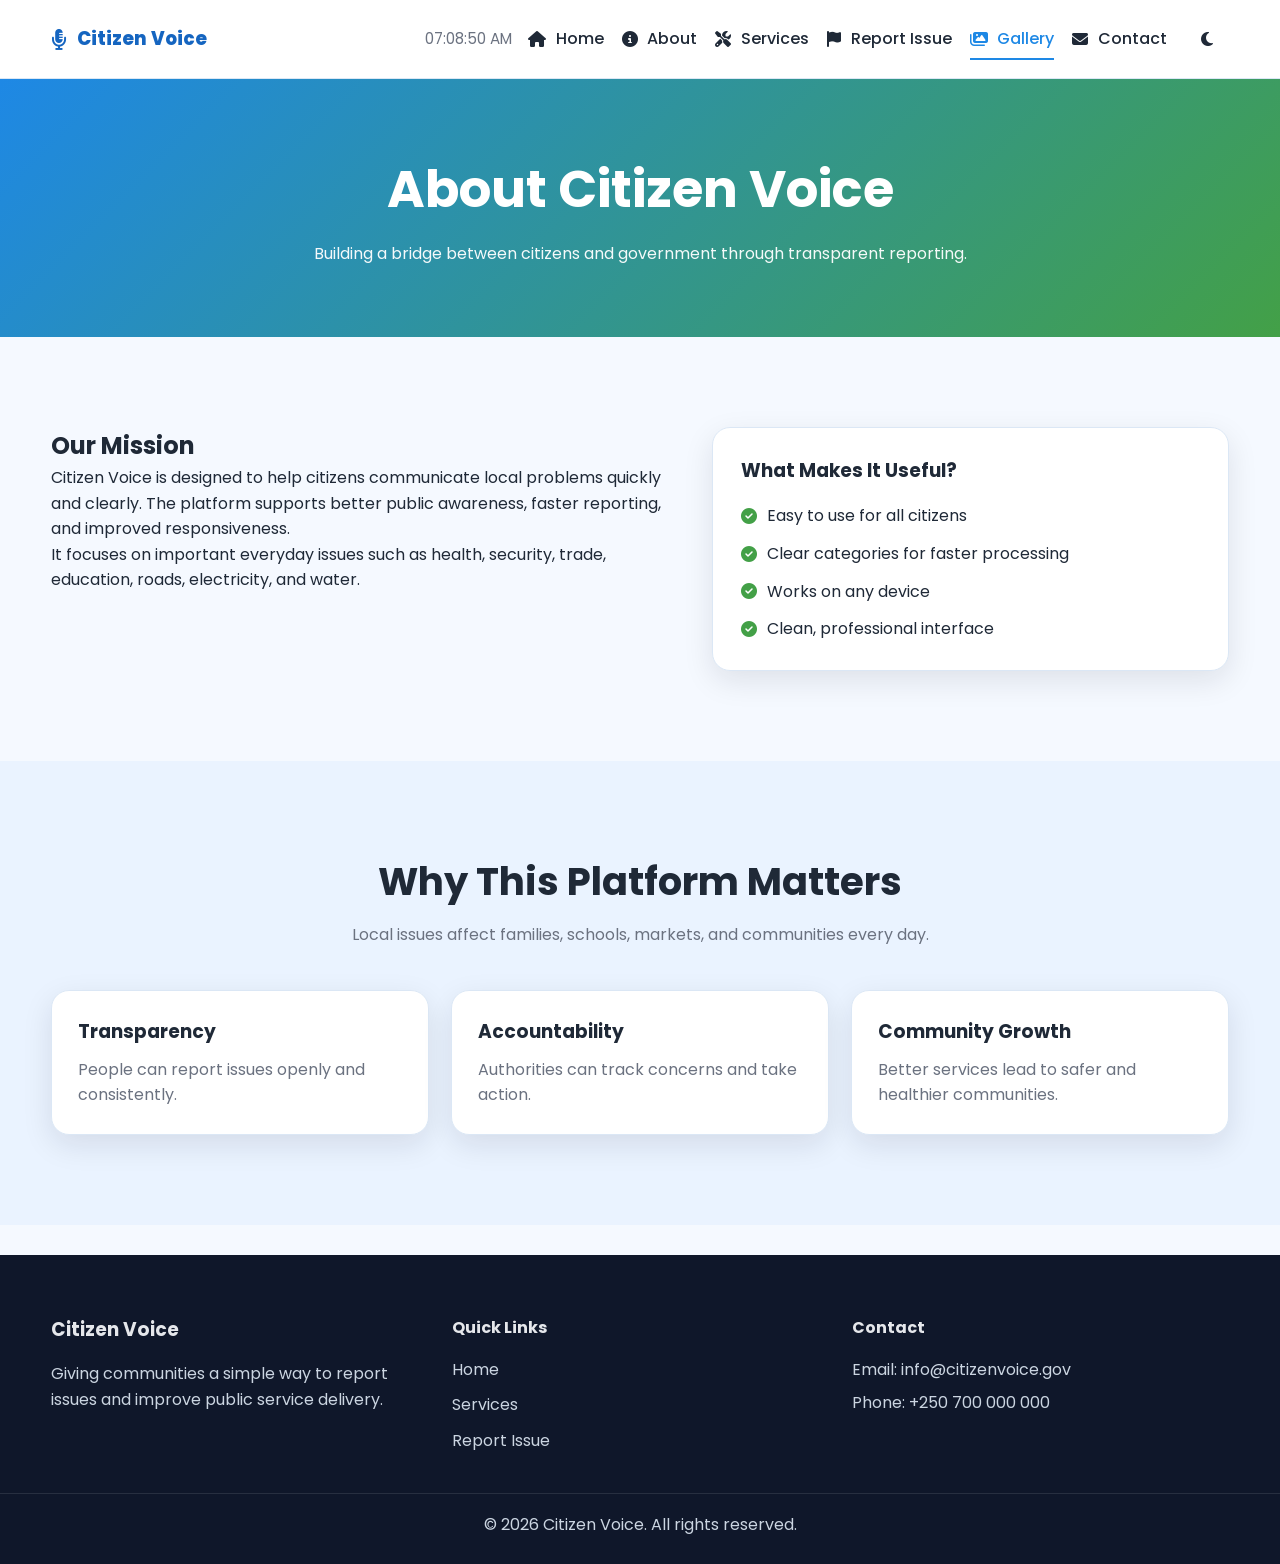
==== about.html @ 21f54de3 "Add files via upload" ====
<!DOCTYPE html>
<html lang="en">
<head>
  <meta charset="UTF-8" />
  <meta name="viewport" content="width=device-width, initial-scale=1.0" />
  <title>Citizen Voice | About</title>
  <link rel="stylesheet" href="style.css" />
  <link rel="preconnect" href="https://fonts.googleapis.com">
  <link rel="preconnect" href="https://fonts.gstatic.com" crossorigin>
  <link href="https://fonts.googleapis.com/css2?family=Poppins:wght@300;400;500;600;700;800&display=swap" rel="stylesheet">
  <link rel="stylesheet" href="https://cdnjs.cloudflare.com/ajax/libs/font-awesome/6.5.0/css/all.min.css">
</head>
<body>
  <header class="header">
    <div class="container nav-container">
      <a href="index.html" class="logo">
        <i class="fa-solid fa-microphone-lines"></i>
        Citizen Voice
      </a>

      <button class="menu-toggle" id="menuToggle" aria-label="Toggle navigation">
        <i class="fa-solid fa-bars"></i>
      </button>
<span class="nav-time" id="navTime"></span>
      <nav class="nav" id="navMenu">
  <a href="index.html"><i class="fa-solid fa-house"></i> Home</a>
  <a href="about.html"><i class="fa-solid fa-circle-info"></i> About</a>
  <a href="services.html"><i class="fa-solid fa-tools"></i> Services</a>
  <a href="report.html"><i class="fa-solid fa-flag"></i> Report Issue</a>
  <a href="gallery.html" class="active"><i class="fa-solid fa-images"></i> Gallery</a>
  <a href="contact.html"><i class="fa-solid fa-envelope"></i> Contact</a>
  <button class="theme-toggle" id="themeToggle" aria-label="Toggle dark mode">
    <i class="fa-solid fa-moon"></i>
  </button>
</nav>
    </div>
  </header>

  <main>
    <section class="page-hero">
      <div class="container fade-in">
        <h1>About Citizen Voice</h1>
        <p>Building a bridge between citizens and government through transparent reporting.</p>
      </div>
    </section>

    <section class="section container fade-in">
      <div class="two-column">
        <div>
          <h2>Our Mission</h2>
          <p>
            Citizen Voice is designed to help citizens communicate local problems quickly and clearly.
            The platform supports better public awareness, faster reporting, and improved responsiveness.
          </p>
          <p>
            It focuses on important everyday issues such as health, security, trade, education, roads,
            electricity, and water.
          </p>
        </div>
        <div class="info-box">
          <h3>What Makes It Useful?</h3>
          <ul class="feature-list">
            <li><i class="fa-solid fa-circle-check"></i> Easy to use for all citizens</li>
            <li><i class="fa-solid fa-circle-check"></i> Clear categories for faster processing</li>
            <li><i class="fa-solid fa-circle-check"></i> Works on any device</li>
            <li><i class="fa-solid fa-circle-check"></i> Clean, professional interface</li>
          </ul>
        </div>
      </div>
    </section>

    <section class="section section-alt">
      <div class="container fade-in">
        <div class="section-title">
          <h2>Why This Platform Matters</h2>
          <p>Local issues affect families, schools, markets, and communities every day.</p>
        </div>
        <div class="cards-grid">
          <div class="card">
            <h3>Transparency</h3>
            <p>People can report issues openly and consistently.</p>
          </div>
          <div class="card">
            <h3>Accountability</h3>
            <p>Authorities can track concerns and take action.</p>
          </div>
          <div class="card">
            <h3>Community Growth</h3>
            <p>Better services lead to safer and healthier communities.</p>
          </div>
        </div>
      </div>
    </section>
  </main>

  <footer class="footer">
    <div class="container footer-grid">
      <div>
        <h3>Citizen Voice</h3>
        <p>Giving communities a simple way to report issues and improve public service delivery.</p>
      </div>
      <div>
        <h4>Quick Links</h4>
        <a href="index.html">Home</a>
        <a href="services.html">Services</a>
        <a href="report.html">Report Issue</a>
      </div>
      <div>
        <h4>Contact</h4>
        <p>Email: info@citizenvoice.gov</p>
        <p>Phone: +250 700 000 000</p>
      </div>
    </div>
    <div class="footer-bottom">
      <p>&copy; 2026 Citizen Voice. All rights reserved.</p>
    </div>
  </footer>

  <script src="js/script.js"></script>
</body>
</html>
---- style.css ----
/* =========================
   Citizen Voice - Main CSS
   ========================= */

/* Root variables */
:root {
  --primary: #1e88e5;
  --primary-dark: #1565c0;
  --secondary: #43a047;
  --light: #ffffff;
  --bg: #f5f9ff;
  --bg-alt: #eaf3ff;
  --text: #1f2937;
  --muted: #6b7280;
  --border: #dbe7f5;
  --shadow: 0 10px 30px rgba(15, 23, 42, 0.10);
  --radius: 18px;
  --transition: 0.3s ease;
}

/* Dark mode */
body.dark-mode {
  --light: #0f172a;
  --bg: #111827;
  --bg-alt: #1f2937;
  --text: #e5e7eb;
  --muted: #9ca3af;
  --border: #334155;
  --shadow: 0 12px 28px rgba(0, 0, 0, 0.35);
  background: var(--bg);
  color: var(--text);
}

/* Reset */
* {
  margin: 0;
  padding: 0;
  box-sizing: border-box;
}

html {
  scroll-behavior: smooth;
}

body {
  font-family: 'Poppins', sans-serif;
  line-height: 1.6;
  background: var(--bg);
  color: var(--text);
  transition: background var(--transition), color var(--transition);
}

img {
  max-width: 100%;
  display: block;
}

a {
  text-decoration: none;
  color: inherit;
}

button,
input,
select,
textarea {
  font: inherit;
}

.container {
  width: min(1180px, 92%);
  margin: auto;
}

/* Header & nav */
.header {
  position: sticky;
  top: 0;
  z-index: 1000;
  background: rgba(255,255,255,0.92);
  backdrop-filter: blur(10px);
  border-bottom: 1px solid var(--border);
}

body.dark-mode .header {
  background: rgba(15, 23, 42, 0.92);
}

.nav-container {
  min-height: 78px;
  display: flex;
  align-items: center;
  justify-content: space-between;
  gap: 16px;
}

.logo {
  display: flex;
  align-items: center;
  gap: 10px;
  font-weight: 800;
  color: var(--primary-dark);
  font-size: 1.15rem;
}

.logo i {
  font-size: 1.3rem;
}

.nav {
  display: flex;
  align-items: center;
  gap: 18px;
}

.nav a {
  display: inline-flex;
  align-items: center;
  gap: 0.6rem;
  position: relative;
  font-weight: 500;
  color: var(--text);
  padding: 6px 0;
  transition: color var(--transition);
}

.nav a::after {
  content: "";
  position: absolute;
  left: 0;
  bottom: -2px;
  height: 2px;
  width: 0;
  background: var(--primary);
  transition: width var(--transition);
}

.nav a:hover,
.nav a.active {
  color: var(--primary);
}

.nav a:hover::after,
.nav a.active::after {
  width: 100%;
}

.menu-toggle {
  display: none;
}

.theme-toggle {
  display: inline-flex;
  align-items: center;
  justify-content: center;
  width: 44px;
  height: 44px;
  border: none;
  border-radius: 999px;
  background: transparent;
  color: var(--text);
  cursor: pointer;
  transition: background var(--transition), color var(--transition);
}

.theme-toggle:hover {
  background: rgba(30, 136, 229, 0.08);
}

/* Hero */
.hero {
  position: relative;
  min-height: 80vh;
  display: flex;
  align-items: center;
  overflow: hidden;
  background: #111;
}

.hero-slider {
  position: absolute;
  inset: 0;
  z-index: 1;
}

.hero-slide {
  position: absolute;
  inset: 0;
  background-size: cover;
  background-position: center;
  background-repeat: no-repeat;
  opacity: 0;
  transform: translateX(100%);
  transition: transform 0.85s ease-in-out, opacity 0.85s ease-in-out;
  will-change: transform, opacity;
  z-index: 1;
}

.hero-slide.active {
  opacity: 1;
  transform: translateX(0);
  z-index: 2;
}

.hero-slide.prev {
  opacity: 0;
  transform: translateX(-100%);
  z-index: 1;
}

.hero-overlay {
  position: absolute;
  inset: 0;
  background: linear-gradient(180deg, rgba(0, 0, 0, 0.28), rgba(0, 0, 0, 0.65));
  z-index: 1;
}

.hero-content {
  position: relative;
  z-index: 3;
  text-align: center;
  color: #fff;
  padding: 100px 0;
}

.greeting {
  display: inline-block;
  background: rgba(255,255,255,0.15);
  padding: 8px 16px;
  border-radius: 999px;
  margin-bottom: 18px;
  font-weight: 500;
}

.hero h1 {
  font-size: clamp(2.6rem, 6vw, 5rem);
  line-height: 1.05;
  margin-bottom: 18px;
}

.hero-text {
  max-width: 760px;
  margin: 0 auto 28px;
  font-size: 1.08rem;
  opacity: 0.96;
}

.hero-actions {
  display: flex;
  justify-content: center;
  gap: 14px;
  flex-wrap: wrap;
}

/* Hero images (e.g., in page-hero sections) - full-width, responsive, with cover fit */
/* .hero-image { ... } */
/* .about-image, .services-image, .report-image { ... } */

/* Keep hero slider styles (for index.html) */
.hero-slider {
  position: absolute;
  inset: 0;
}

.hero-slide {
  position: absolute;
  inset: 0;
  width: 100%;
  height: 100%;
  background-size: cover;
  background-position: center;
  background-repeat: no-repeat;
  opacity: 0;
  transition: opacity 1s ease;
}

.hero-slide.active {
  opacity: 1;
}

/* Keep gallery styles (for gallery.html) */
.gallery-grid {
  display: grid;
  grid-template-columns: repeat(3, 1fr);
  gap: 18px;
}

.gallery-item {
  overflow: hidden;
  border-radius: var(--radius);
  box-shadow: var(--shadow);
  transform: translateX(-40px);
  opacity: 0;
  animation: slideInRight 0.8s ease forwards;
  animation-delay: var(--delay, 0s);
}

@keyframes slideInRight {
  from {
    transform: translateX(-40px);
    opacity: 0;
  }
  to {
    transform: translateX(0);
    opacity: 1;
  }
}

.gallery-item img {
  width: 100%;
  height: 100%;
  aspect-ratio: 4 / 3;
  object-fit: cover;
  transition: transform 0.4s ease;
}

.gallery-item:hover img {
  transform: scale(1.05);
}

@keyframes slideIn {
  from {
    transform: translateX(-40px);
    opacity: 0;
  }
  to {
    transform: translateX(0);
    opacity: 1;
  }
}

.real-time {
  font-size: 0.95rem;
  color: var(--muted);
  margin-top: 0.5rem;
}

/* Section images (e.g., in about.html, services.html, report.html) - inline, responsive */
.about-image, .services-image, .report-image {
  width: 100%;
  max-width: 600px; /* Fits within container */
  height: auto;
  object-fit: cover;
  border-radius: 8px;
  margin-bottom: 20px; /* Spacing for text below */
  box-shadow: 0 2px 4px rgba(0, 0, 0, 0.1);
} */

/* Gallery images (e.g., in gallery.html) - grid-friendly, square-ish for uniformity */
.gallery-grid img {
  width: 100%;
  height: 250px; /* Fixed height for grid consistency */
  object-fit: cover;
  border-radius: 8px;
  transition: transform 0.3s ease; /* Adds hover effect matching fade-in */
}

.gallery-grid img:hover {
  transform: scale(1.05); /* Subtle zoom on hover */
}

/* Section styles */
.section {
  padding: 90px 0;
}

.section-alt {
  background: var(--bg-alt);
}

.section-title {
  text-align: center;
  margin-bottom: 42px;
}

.section-title h2 {
  font-size: clamp(1.7rem, 3vw, 2.6rem);
  margin-bottom: 10px;
}

.section-title p {
  color: var(--muted);
}

.cards-grid,
.services-grid {
  display: grid;
  grid-template-columns: repeat(3, 1fr);
  gap: 22px;
}

.card,
.service-card,
.info-box,
.step,
.contact-info,
.form-wrapper {
  background: var(--light);
  border: 1px solid var(--border);
  border-radius: var(--radius);
  box-shadow: var(--shadow);
}

.card,
.service-card,
.step {
  padding: 26px;
  transition: transform var(--transition), box-shadow var(--transition);
}

.card:hover,
.service-card:hover,
.step:hover {
  transform: translateY(-6px);
}

.card-icon,
.service-card i {
  color: var(--primary);
  font-size: 2rem;
  margin-bottom: 14px;
}

.card h3,
.service-card h3,
.step h3 {
  margin-bottom: 10px;
}

.card p,
.service-card p,
.step p,
.feature-text p,
.info-box p,
.contact-info p {
  color: var(--muted);
}

/* Buttons */
.btn {
  display: inline-flex;
  align-items: center;
  justify-content: center;
  gap: 10px;
  border: none;
  border-radius: 999px;
  padding: 14px 24px;
  font-weight: 600;
  cursor: pointer;
  transition: transform var(--transition), background var(--transition), color var(--transition), box-shadow var(--transition);
}

.btn:hover {
  transform: translateY(-2px);
}

.btn-primary {
  background: var(--primary);
  color: white;
  box-shadow: 0 10px 18px rgba(30, 136, 229, 0.25);
}

.btn-primary:hover {
  background: var(--primary-dark);
}

.btn-secondary {
  background: transparent;
  color: #fff;
  border: 2px solid rgba(255,255,255,0.8);
}

.btn-secondary:hover {
  background: #fff;
  color: var(--primary-dark);
}

/* Feature area */
.feature-wrap {
  display: grid;
  grid-template-columns: 1.1fr 0.9fr;
  gap: 30px;
  align-items: center;
}

.feature-wrap.reverse {
  grid-template-columns: 0.9fr 1.1fr;
}

.feature-text h2,
.feature-text h3 {
  margin-bottom: 14px;
}

.feature-image img {
  border-radius: var(--radius);
  box-shadow: var(--shadow);
}

.feature-list {
  list-style: none;
  margin-top: 18px;
  display: grid;
  gap: 12px;
}

.feature-list li {
  display: flex;
  align-items: center;
  gap: 10px;
  color: var(--text);
}

.feature-list i {
  color: var(--secondary);
}

/* Steps */
.steps-grid {
  display: grid;
  grid-template-columns: repeat(3, 1fr);
  gap: 22px;
}

.step span {
  width: 46px;
  height: 46px;
  display: inline-grid;
  place-items: center;
  border-radius: 50%;
  background: var(--bg-alt);
  color: var(--primary-dark);
  font-weight: 700;
  margin-bottom: 18px;
}

/* Page hero */
.page-hero {
  padding: 70px 0;
  background: linear-gradient(135deg, var(--primary), var(--secondary));
  color: white;
  text-align: center;
}

.page-hero h1 {
  font-size: clamp(2.1rem, 4vw, 3.5rem);
  margin-bottom: 10px;
}

.page-hero p {
  max-width: 720px;
  margin: 0 auto;
  opacity: 0.95;
}

/* Two column */
.two-column {
  display: grid;
  grid-template-columns: 1.1fr 0.9fr;
  gap: 30px;
  align-items: start;
}

.info-box {
  padding: 28px;
}

/* Forms */
.form-wrapper {
  display: grid;
  grid-template-columns: 1.2fr 0.8fr;
  gap: 24px;
  padding: 28px;
}

.report-form,
.contact-form {
  display: grid;
  grid-template-columns: repeat(2, 1fr);
  gap: 18px;
}

.form-group {
  display: flex;
  flex-direction: column;
  gap: 8px;
}

.full-width {
  grid-column: 1 / -1;
}

label {
  font-weight: 600;
}

input,
select,
textarea {
  width: 100%;
  border: 1px solid var(--border);
  background: transparent;
  color: var(--text);
  border-radius: 14px;
  padding: 14px 16px;
  outline: none;
  transition: border-color var(--transition), box-shadow var(--transition), transform var(--transition);
}

input:focus,
select:focus,
textarea:focus {
  border-color: var(--primary);
  box-shadow: 0 0 0 4px rgba(30, 136, 229, 0.12);
}

textarea {
  resize: vertical;
  min-height: 150px;
}

.form-message {
  grid-column: 1 / -1;
  font-weight: 600;
  color: var(--secondary);
}

.form-side {
  padding: 12px 6px;
}

/* Gallery */
.gallery-grid {
  display: grid;
  grid-template-columns: repeat(3, 1fr);
  gap: 18px;
}

.gallery-item {
  overflow: hidden;
  border-radius: var(--radius);
  box-shadow: var(--shadow);
}

.gallery-item img {
  width: 100%;
  height: 100%;
  aspect-ratio: 3 / 2;
  object-fit: cover;
  transition: transform 0.4s ease, opacity 0.4s ease;
}

.gallery-item:hover img {
  transform: scale(1.08);
  opacity: 0.92;
}

/* Contact */
.contact-grid {
  display: grid;
  grid-template-columns: 0.85fr 1.15fr;
  gap: 24px;
}

.contact-info {
  padding: 28px;
}

.contact-info i {
  color: var(--primary);
  margin-right: 8px;
}

/* Footer */
.footer {
  background: #0f172a;
  color: #e5e7eb;
  margin-top: 30px;
}

.footer-grid {
  padding: 60px 0 30px;
  display: grid;
  grid-template-columns: repeat(3, 1fr);
  gap: 24px;
}

.footer h3,
.footer h4 {
  margin-bottom: 16px;
}

.footer a {
  display: block;
  color: #cbd5e1;
  margin-bottom: 10px;
  transition: color var(--transition);
}

.footer a:hover {
  color: #fff;
}

.footer p {
  color: #cbd5e1;
  margin-bottom: 8px;
}

.footer-bottom {
  border-top: 1px solid rgba(255,255,255,0.1);
  text-align: center;
  padding: 18px 0;
  color: #cbd5e1;
}

/* Modal */
.modal {
  position: fixed;
  inset: 0;
  background: rgba(15, 23, 42, 0.62);
  display: none;
  place-items: center;
  z-index: 2000;
  padding: 20px;
}

.modal.show {
  display: grid;
}

.modal-content {
  width: min(460px, 100%);
  text-align: center;
  background: var(--light);
  color: var(--text);
  border-radius: var(--radius);
  padding: 32px;
  box-shadow: var(--shadow);
}

.modal-icon {
  font-size: 3rem;
  color: var(--secondary);
  margin-bottom: 16px;
}

.modal-content h3 {
  margin-bottom: 10px;
}

.modal-content p {
  color: var(--muted);
  margin-bottom: 20px;
}

/* Animation */
.fade-in {
  animation: fadeUp 0.8s ease both;
}

@keyframes fadeUp {
  from {
    opacity: 0;
    transform: translateY(18px);
  }
  to {
    opacity: 1;
    transform: translateY(0);
  }
}

/* Responsive */
@media (max-width: 992px) {
  .cards-grid,
  .services-grid,
  .steps-grid,
  .gallery-grid,
  .footer-grid,
  .feature-wrap,
  .feature-wrap.reverse,
  .two-column,
  .form-wrapper,
  .contact-grid {
    grid-template-columns: 1fr 1fr;
  }

  .hero {
    min-height: 78vh;
  }
}

@media (max-width: 768px) {
  .menu-toggle,
  .theme-toggle {
    display: inline-flex;
    align-items: center;
    justify-content: center;
    width: 44px;
    height: 44px;
    border-radius: 50%;
    background: var(--bg-alt);
  }

  .nav {
    position: absolute;
    top: 78px;
    left: 0;
    right: 0;
    flex-direction: column;
    align-items: flex-start;
    gap: 0;
    background: var(--light);
    border-bottom: 1px solid var(--border);
    box-shadow: var(--shadow);
    padding: 12px 0;
    max-height: 0;
    overflow: hidden;
    transition: max-height 0.35s ease;
  }

  .nav.open {
    max-height: 420px;
  }

  .nav a,
  .nav button {
    width: 100%;
    padding: 14px 24px;
  }

  .nav a::after {
    display: none;
  }

  .nav a:hover {
    background: var(--bg-alt);
  }

  .cards-grid,
  .services-grid,
  .steps-grid,
  .gallery-grid,
  .footer-grid,
  .feature-wrap,
  .feature-wrap.reverse,
  .two-column,
  .form-wrapper,
  .contact-grid,
  .report-form,
  .contact-form {
    grid-template-columns: 1fr;
  }

  .hero-content {
    padding: 80px 0;
  }

  .section {
    padding: 70px 0;
  }
}

@media (max-width: 480px) {
  .btn {
    width: 100%;
  }

  .hero-actions {
    flex-direction: column;
    width: 100%;
  }

  .hero-actions .btn {
    width: 100%;
  }

  .container {
    width: min(1180px, 94%);
  }
}

.nav-time {
  margin-left: auto;
  color: var(--muted);
  font-size: 0.95rem;
  white-space: nowrap;
}

@media (max-width: 768px) {
  .nav-time {
    margin: 0 1rem;
  }
}
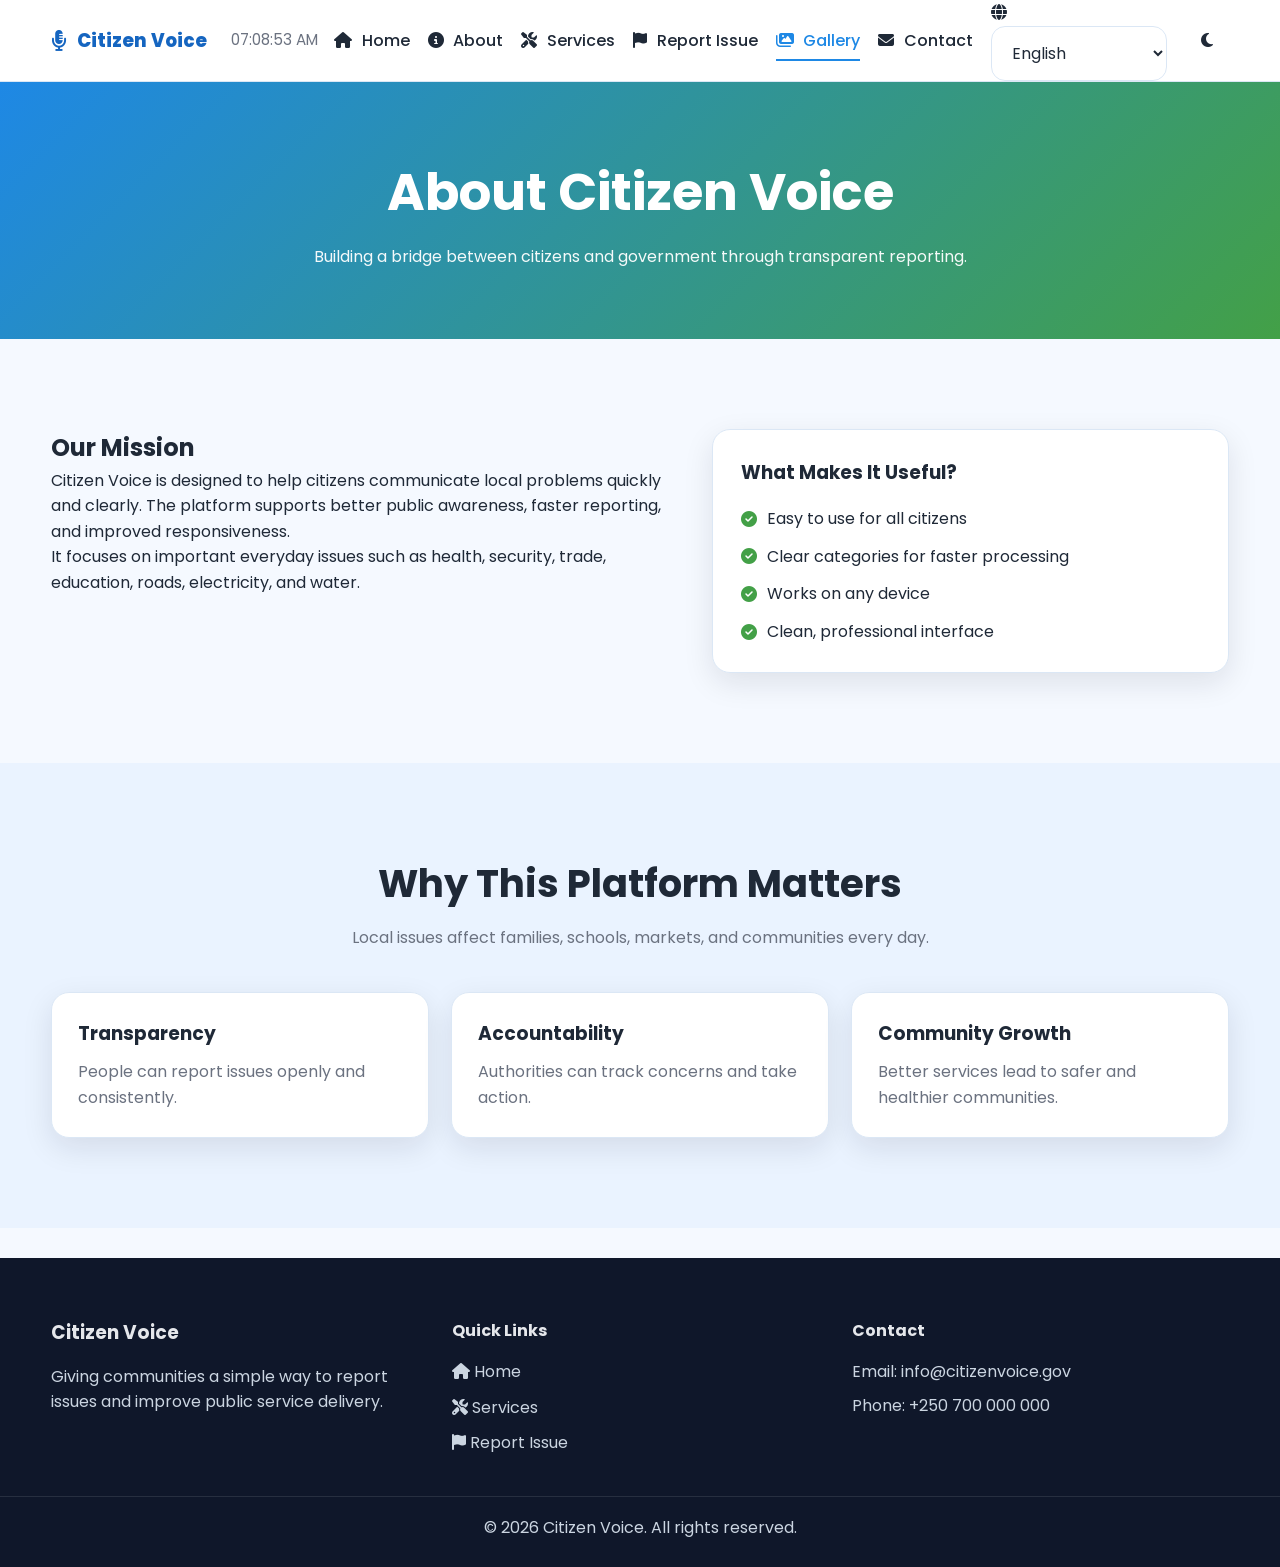
==== commit a37ce608: "Add translation data attributes to about.html Updated HTML structure to include data attributes for " ====
--- a/about.html
+++ b/about.html
@@ -3,7 +3,7 @@
 <head>
   <meta charset="UTF-8" />
   <meta name="viewport" content="width=device-width, initial-scale=1.0" />
-  <title>Citizen Voice | About</title>
+  <title data-translate="title.about">Citizen Voice | About</title>
   <link rel="stylesheet" href="style.css" />
   <link rel="preconnect" href="https://fonts.googleapis.com">
   <link rel="preconnect" href="https://fonts.gstatic.com" crossorigin>
@@ -23,12 +23,20 @@
       </button>
 <span class="nav-time" id="navTime"></span>
       <nav class="nav" id="navMenu">
-  <a href="index.html"><i class="fa-solid fa-house"></i> Home</a>
-  <a href="about.html"><i class="fa-solid fa-circle-info"></i> About</a>
-  <a href="services.html"><i class="fa-solid fa-tools"></i> Services</a>
-  <a href="report.html"><i class="fa-solid fa-flag"></i> Report Issue</a>
-  <a href="gallery.html" class="active"><i class="fa-solid fa-images"></i> Gallery</a>
-  <a href="contact.html"><i class="fa-solid fa-envelope"></i> Contact</a>
+  <a href="index.html" data-translate="nav.home"><i class="fa-solid fa-house"></i> Home</a>
+  <a href="about.html" data-translate="nav.about"><i class="fa-solid fa-circle-info"></i> About</a>
+  <a href="services.html" data-translate="nav.services"><i class="fa-solid fa-tools"></i> Services</a>
+  <a href="report.html" data-translate="nav.report"><i class="fa-solid fa-flag"></i> Report Issue</a>
+  <a href="gallery.html" class="active" data-translate="nav.gallery"><i class="fa-solid fa-images"></i> Gallery</a>
+  <a href="contact.html" data-translate="nav.contact"><i class="fa-solid fa-envelope"></i> Contact</a>
+  <div class="language-selector">
+    <i class="fa-solid fa-globe"></i>
+    <select id="languageSelect" aria-label="Select language">
+      <option value="en">English</option>
+      <option value="rw">Kinyarwanda</option>
+      <option value="fr">Français</option>
+    </select>
+  </div>
   <button class="theme-toggle" id="themeToggle" aria-label="Toggle dark mode">
     <i class="fa-solid fa-moon"></i>
   </button>
@@ -39,31 +47,31 @@
   <main>
     <section class="page-hero">
       <div class="container fade-in">
-        <h1>About Citizen Voice</h1>
-        <p>Building a bridge between citizens and government through transparent reporting.</p>
+        <h1 data-translate="about.title">About Citizen Voice</h1>
+        <p data-translate="about.subtitle">Building a bridge between citizens and government through transparent reporting.</p>
       </div>
     </section>
 
     <section class="section container fade-in">
       <div class="two-column">
         <div>
-          <h2>Our Mission</h2>
-          <p>
+          <h2 data-translate="about.mission.title">Our Mission</h2>
+          <p data-translate="about.mission.p1">
             Citizen Voice is designed to help citizens communicate local problems quickly and clearly.
             The platform supports better public awareness, faster reporting, and improved responsiveness.
           </p>
-          <p>
+          <p data-translate="about.mission.p2">
             It focuses on important everyday issues such as health, security, trade, education, roads,
             electricity, and water.
           </p>
         </div>
         <div class="info-box">
-          <h3>What Makes It Useful?</h3>
+          <h3 data-translate="about.useful.title">What Makes It Useful?</h3>
           <ul class="feature-list">
-            <li><i class="fa-solid fa-circle-check"></i> Easy to use for all citizens</li>
-            <li><i class="fa-solid fa-circle-check"></i> Clear categories for faster processing</li>
-            <li><i class="fa-solid fa-circle-check"></i> Works on any device</li>
-            <li><i class="fa-solid fa-circle-check"></i> Clean, professional interface</li>
+            <li data-translate="about.useful.list1"><i class="fa-solid fa-circle-check"></i> Easy to use for all citizens</li>
+            <li data-translate="about.useful.list2"><i class="fa-solid fa-circle-check"></i> Clear categories for faster processing</li>
+            <li data-translate="about.useful.list3"><i class="fa-solid fa-circle-check"></i> Works on any device</li>
+            <li data-translate="about.useful.list4"><i class="fa-solid fa-circle-check"></i> Clean, professional interface</li>
           </ul>
         </div>
       </div>
@@ -72,21 +80,21 @@
     <section class="section section-alt">
       <div class="container fade-in">
         <div class="section-title">
-          <h2>Why This Platform Matters</h2>
-          <p>Local issues affect families, schools, markets, and communities every day.</p>
+          <h2 data-translate="about.why.title">Why This Platform Matters</h2>
+          <p data-translate="about.why.subtitle">Local issues affect families, schools, markets, and communities every day.</p>
         </div>
         <div class="cards-grid">
           <div class="card">
-            <h3>Transparency</h3>
-            <p>People can report issues openly and consistently.</p>
+            <h3 data-translate="about.why.transparency.title">Transparency</h3>
+            <p data-translate="about.why.transparency.desc">People can report issues openly and consistently.</p>
           </div>
           <div class="card">
-            <h3>Accountability</h3>
-            <p>Authorities can track concerns and take action.</p>
+            <h3 data-translate="about.why.accountability.title">Accountability</h3>
+            <p data-translate="about.why.accountability.desc">Authorities can track concerns and take action.</p>
           </div>
           <div class="card">
-            <h3>Community Growth</h3>
-            <p>Better services lead to safer and healthier communities.</p>
+            <h3 data-translate="about.why.growth.title">Community Growth</h3>
+            <p data-translate="about.why.growth.desc">Better services lead to safer and healthier communities.</p>
           </div>
         </div>
       </div>
@@ -96,26 +104,26 @@
   <footer class="footer">
     <div class="container footer-grid">
       <div>
-        <h3>Citizen Voice</h3>
-        <p>Giving communities a simple way to report issues and improve public service delivery.</p>
+        <h3 data-translate="footer.brand">Citizen Voice</h3>
+        <p data-translate="footer.desc">Giving communities a simple way to report issues and improve public service delivery.</p>
       </div>
       <div>
-        <h4>Quick Links</h4>
-        <a href="index.html">Home</a>
-        <a href="services.html">Services</a>
-        <a href="report.html">Report Issue</a>
+        <h4 data-translate="footer.links.title">Quick Links</h4>
+        <a href="index.html" data-translate="footer.links.home"><i class="fa-solid fa-house"></i> Home</a>
+        <a href="services.html" data-translate="footer.links.services"><i class="fa-solid fa-tools"></i> Services</a>
+        <a href="report.html" data-translate="footer.links.report"><i class="fa-solid fa-flag"></i> Report Issue</a>
       </div>
       <div>
-        <h4>Contact</h4>
-        <p>Email: info@citizenvoice.gov</p>
-        <p>Phone: +250 700 000 000</p>
+        <h4 data-translate="footer.contact.title">Contact</h4>
+        <p data-translate="footer.contact.email">Email: info@citizenvoice.gov</p>
+        <p data-translate="footer.contact.phone">Phone: +250 700 000 000</p>
       </div>
     </div>
     <div class="footer-bottom">
-      <p>&copy; 2026 Citizen Voice. All rights reserved.</p>
+      <p data-translate="footer.copyright">&copy; 2026 Citizen Voice. All rights reserved.</p>
     </div>
   </footer>
 
   <script src="js/script.js"></script>
 </body>
-</html>+</html>
